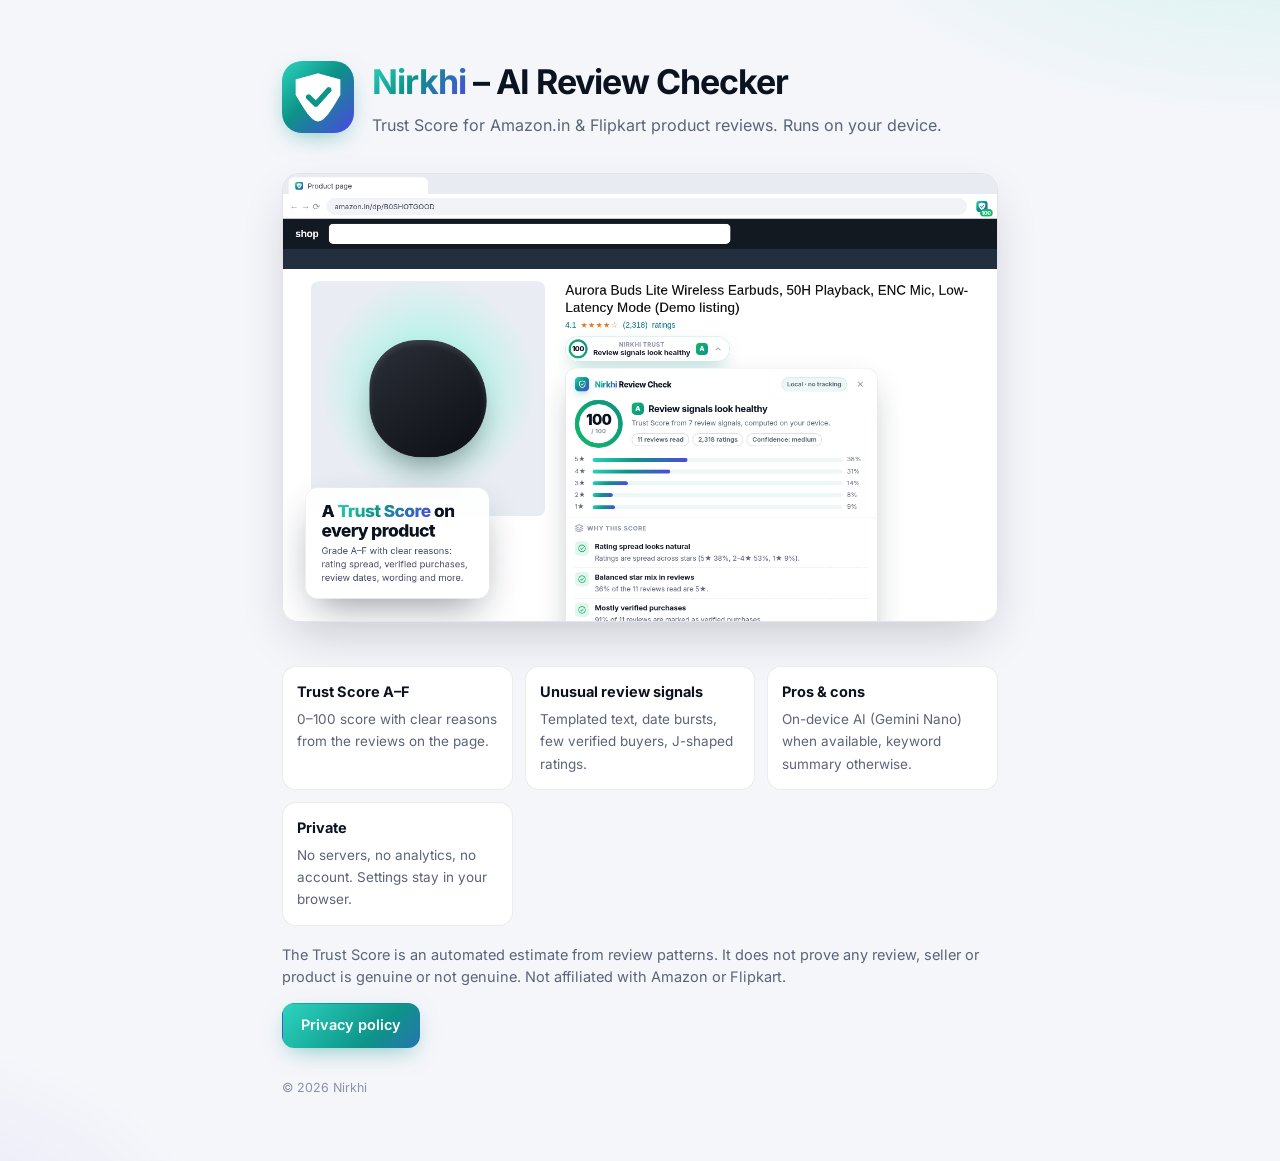
==== index.html @ 2c766e4b "Nirkhi website and privacy policy" ====
<!doctype html><html lang="en"><head><meta charset="utf-8"><meta name="viewport" content="width=device-width,initial-scale=1"><title>Nirkhi – AI Review Checker for Amazon.in & Flipkart</title><meta name="description" content="Nirkhi – AI Review Checker for Amazon.in and Flipkart. Privacy policy: everything runs on your device, no tracking.">
<link rel="icon" href="icons/icon48.png"><link rel="stylesheet" href="privacy.css"><script src="theme.js"></script></head><body><main class="doc"><div class="hero"><img src="icons/icon128.png" alt="Nirkhi logo"><div><h1><span class="grad-text">Nirkhi</span> – AI Review Checker</h1><p>Trust Score for Amazon.in &amp; Flipkart product reviews. Runs on your device.</p></div></div>
<img class="shot" src="screenshot-2-trust-score.png" alt="Nirkhi Trust Score panel on a product page">
<div class="feat"><div><b>Trust Score A–F</b><span>0–100 score with clear reasons from the reviews on the page.</span></div><div><b>Unusual review signals</b><span>Templated text, date bursts, few verified buyers, J-shaped ratings.</span></div><div><b>Pros &amp; cons</b><span>On-device AI (Gemini Nano) when available, keyword summary otherwise.</span></div><div><b>Private</b><span>No servers, no analytics, no account. Settings stay in your browser.</span></div></div>
<p>The Trust Score is an automated estimate from review patterns. It does not prove any review, seller or product is genuine or not genuine. Not affiliated with Amazon or Flipkart.</p>
<p><a class="btn primary" href="privacy.html">Privacy policy</a></p><footer>© 2026 Nirkhi</footer></main></body></html>
---- privacy.css ----
@import url(base.css);
body{background:radial-gradient(800px 400px at 100% -10%,rgba(45,212,191,.18),transparent 60%),radial-gradient(600px 400px at -10% 110%,rgba(79,70,229,.10),transparent 60%),var(--bg);min-height:100vh}
.doc{max-width:760px;margin:0 auto;padding:48px 22px 64px}
.top{display:flex;align-items:center;gap:12px;margin-bottom:22px}.top b{font-size:18px;letter-spacing:-.02em}
.doc h1{font-size:34px;letter-spacing:-.03em;margin:0 0 6px}.doc h2{font-size:19px;margin:30px 0 8px;letter-spacing:-.015em}
.doc p,.doc li{color:var(--muted)}.doc b{color:var(--text)}.muted{color:var(--faint)!important;font-size:13px}
.doc ul{padding-left:20px}.doc li{margin:6px 0}
.doc code{background:var(--soft);border:1px solid var(--soft2);border-radius:6px;padding:1px 6px;font-size:12.5px;color:var(--text)}
.doc a{color:var(--pri)}
.card{border:1px solid var(--border);background:var(--card);backdrop-filter:blur(12px);border-radius:var(--r);padding:26px 28px;box-shadow:var(--sh2)}
.hero{display:flex;gap:18px;align-items:center;margin:8px 0 26px}.hero img{width:72px;border-radius:20px;box-shadow:var(--glow)}
.hero h1{margin:0}.hero p{margin:4px 0 0;font-size:16px}
.feat{display:grid;grid-template-columns:repeat(auto-fit,minmax(200px,1fr));gap:12px;margin:18px 0}
.feat div{border:1px solid var(--border);background:var(--card-solid);border-radius:14px;padding:14px}.feat b{display:block;margin-bottom:4px}.feat span{color:var(--muted);font-size:13.5px}
.shot{width:100%;border-radius:16px;border:1px solid var(--border);box-shadow:var(--sh3);margin:10px 0 20px}
footer{margin-top:30px;color:var(--faint);font-size:12.5px}
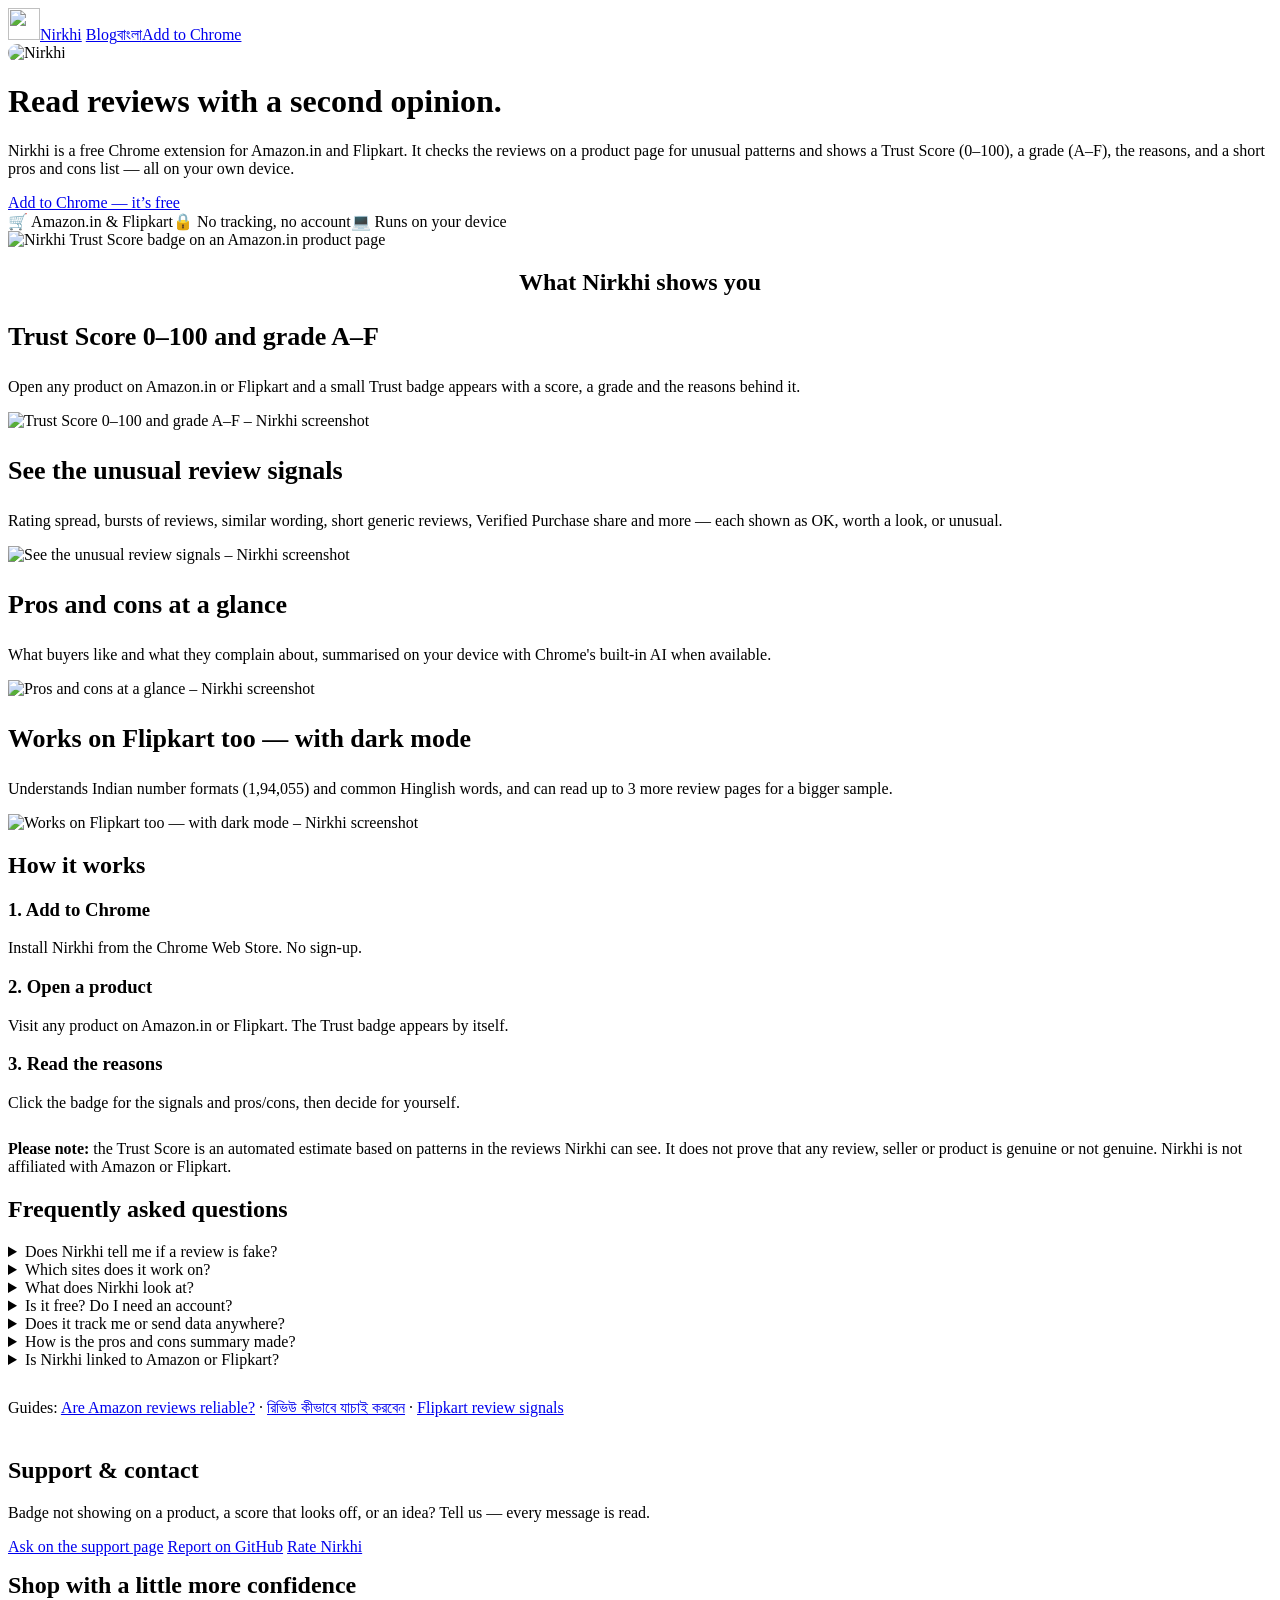
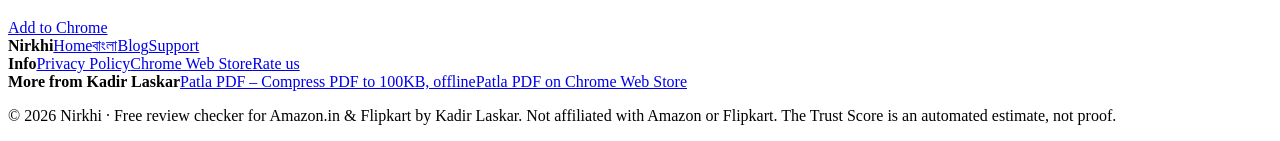
==== commit a8d5b997: "Full Nirkhi website: landing EN/BN, FAQ, blog, support, sitemap" ====
--- a/index.html
+++ b/index.html
@@ -1,6 +1,24 @@
-<!doctype html><html lang="en"><head><meta charset="utf-8"><meta name="viewport" content="width=device-width,initial-scale=1"><title>Nirkhi – AI Review Checker for Amazon.in & Flipkart</title><meta name="description" content="Nirkhi – AI Review Checker for Amazon.in and Flipkart. Privacy policy: everything runs on your device, no tracking.">
-<link rel="icon" href="icons/icon48.png"><link rel="stylesheet" href="privacy.css"><script src="theme.js"></script></head><body><main class="doc"><div class="hero"><img src="icons/icon128.png" alt="Nirkhi logo"><div><h1><span class="grad-text">Nirkhi</span> – AI Review Checker</h1><p>Trust Score for Amazon.in &amp; Flipkart product reviews. Runs on your device.</p></div></div>
-<img class="shot" src="screenshot-2-trust-score.png" alt="Nirkhi Trust Score panel on a product page">
-<div class="feat"><div><b>Trust Score A–F</b><span>0–100 score with clear reasons from the reviews on the page.</span></div><div><b>Unusual review signals</b><span>Templated text, date bursts, few verified buyers, J-shaped ratings.</span></div><div><b>Pros &amp; cons</b><span>On-device AI (Gemini Nano) when available, keyword summary otherwise.</span></div><div><b>Private</b><span>No servers, no analytics, no account. Settings stay in your browser.</span></div></div>
-<p>The Trust Score is an automated estimate from review patterns. It does not prove any review, seller or product is genuine or not genuine. Not affiliated with Amazon or Flipkart.</p>
-<p><a class="btn primary" href="privacy.html">Privacy policy</a></p><footer>© 2026 Nirkhi</footer></main></body></html>+<!doctype html><html lang="en"><head><meta charset="utf-8"><meta name="viewport" content="width=device-width,initial-scale=1">
+<title>Nirkhi – Review Checker for Amazon.in &amp; Flipkart | Trust Score, Pros &amp; Cons</title><meta name="description" content="Free Chrome extension that checks Amazon.in and Flipkart reviews for unusual patterns and shows a Trust Score (0–100), grade A–F and pros/cons. Runs on your device, no tracking."><link rel="canonical" href="https://kadirlaskar012.github.io/nirkhi/"><link rel="alternate" hreflang="en" href="https://kadirlaskar012.github.io/nirkhi/"><link rel="alternate" hreflang="bn" href="https://kadirlaskar012.github.io/nirkhi/bn/"><link rel="alternate" hreflang="x-default" href="https://kadirlaskar012.github.io/nirkhi/">
+<meta property="og:type" content="website"><meta property="og:title" content="Nirkhi – Review Checker for Amazon.in &amp; Flipkart | Trust Score, Pros &amp; Cons"><meta property="og:description" content="Free Chrome extension that checks Amazon.in and Flipkart reviews for unusual patterns and shows a Trust Score (0–100), grade A–F and pros/cons. Runs on your device, no tracking."><meta property="og:url" content="https://kadirlaskar012.github.io/nirkhi/"><meta property="og:image" content="https://kadirlaskar012.github.io/nirkhi/img/og.jpg"><meta property="og:site_name" content="Nirkhi"><meta name="twitter:card" content="summary_large_image">
+<link rel="icon" href="/nirkhi/img/favicon-32.png"><meta name="theme-color" content="#14b8a6"><link rel="stylesheet" href="/nirkhi/site.css"><script type="application/ld+json">{"@context": "https://schema.org", "@type": "FAQPage", "mainEntity": [{"@type": "Question", "name": "Does Nirkhi tell me if a review is fake?", "acceptedAnswer": {"@type": "Answer", "text": "No. Nirkhi cannot prove whether any review, seller or product is genuine. It looks for unusual patterns in the reviews it can see and gives an automated Trust Score from 0 to 100 with a grade from A to F. Treat it as a hint to read more carefully, not a verdict."}}, {"@type": "Question", "name": "Which sites does it work on?", "acceptedAnswer": {"@type": "Answer", "text": "Amazon.in and Flipkart product and review pages. It does nothing on other sites."}}, {"@type": "Question", "name": "What does Nirkhi look at?", "acceptedAnswer": {"@type": "Answer", "text": "How ratings are spread (for example many 5★ and 1★ with few in between), the share of 5★ reviews, how many are Verified Purchase or Certified Buyer, bursts of reviews within a few days, similar wording across reviews, very short generic reviews, reviewer patterns such as repeated names or mentions of a free product, and customer photo reviews (which count in the product's favour)."}}, {"@type": "Question", "name": "Is it free? Do I need an account?", "acceptedAnswer": {"@type": "Answer", "text": "It is free and needs no account."}}, {"@type": "Question", "name": "Does it track me or send data anywhere?", "acceptedAnswer": {"@type": "Answer", "text": "No. There are no servers, analytics or tracking. The analysis runs in your browser and your settings and history stay on your device. See the privacy policy."}}, {"@type": "Question", "name": "How is the pros and cons summary made?", "acceptedAnswer": {"@type": "Answer", "text": "If your Chrome has built-in AI (Gemini Nano), the summary is written on your device. Otherwise Nirkhi shows an instant keyword-based summary."}}, {"@type": "Question", "name": "Is Nirkhi linked to Amazon or Flipkart?", "acceptedAnswer": {"@type": "Answer", "text": "No. Nirkhi is an independent extension and is not affiliated with Amazon or Flipkart."}}]}</script><script type="application/ld+json">{"@context": "https://schema.org", "@type": "SoftwareApplication", "name": "Nirkhi", "applicationCategory": "ShoppingApplication", "operatingSystem": "Chrome", "offers": {"@type": "Offer", "price": "0", "priceCurrency": "INR"}, "url": "https://chromewebstore.google.com/detail/cbaaiidkfibllmdbldcjgonaeampadcp"}</script></head><body><nav><div class="w"><a class="brand" href="/nirkhi/"><img src="/nirkhi/img/icon-192.png" alt="" width="32" height="32">Nirkhi</a><span class="sp"></span>
+<a class="l" href="/nirkhi/blog/">Blog</a><a class="l lg" href="/nirkhi/bn/">বাংলা</a><a class="btn sm" href="https://chromewebstore.google.com/detail/cbaaiidkfibllmdbldcjgonaeampadcp" rel="noopener">Add to Chrome</a></div></nav><main><div class="w hero"><img src="/nirkhi/img/icon-192.png" alt="Nirkhi" width="84" height="84" style="border-radius:20px">
+<h1>Read reviews with <span class="grad">a second opinion</span>.</h1>
+<p class="lead">Nirkhi is a free Chrome extension for Amazon.in and Flipkart. It checks the reviews on a product page for unusual patterns and shows a Trust Score (0–100), a grade (A–F), the reasons, and a short pros and cons list — all on your own device.</p>
+<a class="btn" href="https://chromewebstore.google.com/detail/cbaaiidkfibllmdbldcjgonaeampadcp" rel="noopener">Add to Chrome — it’s free</a>
+<div class="badges"><span class="badge">🛒 Amazon.in &amp; Flipkart</span><span class="badge">🔒 No tracking, no account</span><span class="badge">💻 Runs on your device</span></div>
+<img class="shot" src="/nirkhi/img/screenshot-2-trust-score.webp" alt="Nirkhi Trust Score badge on an Amazon.in product page" width="1280" height="800" fetchpriority="high"></div>
+<section><div class="w"><h2 style="text-align:center">What Nirkhi shows you</h2><div class="feat"><div class="t"><h3 style="font-size:26px">Trust Score 0–100 and grade A–F</h3><p style="color:var(--mut)">Open any product on Amazon.in or Flipkart and a small Trust badge appears with a score, a grade and the reasons behind it.</p></div><img src="/nirkhi/img/screenshot-2-trust-score.webp" alt="Trust Score 0–100 and grade A–F – Nirkhi screenshot" width="1280" height="800" loading="lazy"></div><div class="feat"><div class="t"><h3 style="font-size:26px">See the unusual review signals</h3><p style="color:var(--mut)">Rating spread, bursts of reviews, similar wording, short generic reviews, Verified Purchase share and more — each shown as OK, worth a look, or unusual.</p></div><img src="/nirkhi/img/screenshot-3-unusual-signals.webp" alt="See the unusual review signals – Nirkhi screenshot" width="1280" height="800" loading="lazy"></div><div class="feat"><div class="t"><h3 style="font-size:26px">Pros and cons at a glance</h3><p style="color:var(--mut)">What buyers like and what they complain about, summarised on your device with Chrome's built-in AI when available.</p></div><img src="/nirkhi/img/screenshot-4-pros-cons.webp" alt="Pros and cons at a glance – Nirkhi screenshot" width="1280" height="800" loading="lazy"></div><div class="feat"><div class="t"><h3 style="font-size:26px">Works on Flipkart too — with dark mode</h3><p style="color:var(--mut)">Understands Indian number formats (1,94,055) and common Hinglish words, and can read up to 3 more review pages for a bigger sample.</p></div><img src="/nirkhi/img/screenshot-5-flipkart-dark.webp" alt="Works on Flipkart too — with dark mode – Nirkhi screenshot" width="1280" height="800" loading="lazy"></div></div></section>
+<section style="background:#fff"><div class="w"><h2>How it works</h2><div class="grid">
+<div class="card"><h3>1. Add to Chrome</h3><p>Install Nirkhi from the Chrome Web Store. No sign-up.</p></div>
+<div class="card"><h3>2. Open a product</h3><p>Visit any product on Amazon.in or Flipkart. The Trust badge appears by itself.</p></div>
+<div class="card"><h3>3. Read the reasons</h3><p>Click the badge for the signals and pros/cons, then decide for yourself.</p></div></div>
+<div class="tip" style="margin-top:28px"><b>Please note:</b> the Trust Score is an automated estimate based on patterns in the reviews Nirkhi can see. It does not prove that any review, seller or product is genuine or not genuine. Nirkhi is not affiliated with Amazon or Flipkart.</div></div></section>
+<section><div class="w nar"><h2>Frequently asked questions</h2><details><summary>Does Nirkhi tell me if a review is fake?</summary><p>No. Nirkhi cannot prove whether any review, seller or product is genuine. It looks for <b>unusual patterns</b> in the reviews it can see and gives an automated Trust Score from 0 to 100 with a grade from A to F. Treat it as a hint to read more carefully, not a verdict.</p></details><details><summary>Which sites does it work on?</summary><p>Amazon.in and Flipkart product and review pages. It does nothing on other sites.</p></details><details><summary>What does Nirkhi look at?</summary><p>How ratings are spread (for example many 5★ and 1★ with few in between), the share of 5★ reviews, how many are Verified Purchase or Certified Buyer, bursts of reviews within a few days, similar wording across reviews, very short generic reviews, reviewer patterns such as repeated names or mentions of a free product, and customer photo reviews (which count in the product's favour).</p></details><details><summary>Is it free? Do I need an account?</summary><p>It is free and needs no account.</p></details><details><summary>Does it track me or send data anywhere?</summary><p>No. There are no servers, analytics or tracking. The analysis runs in your browser and your settings and history stay on your device. See the <a href='/nirkhi/privacy.html'>privacy policy</a>.</p></details><details><summary>How is the pros and cons summary made?</summary><p>If your Chrome has built-in AI (Gemini Nano), the summary is written on your device. Otherwise Nirkhi shows an instant keyword-based summary.</p></details><details><summary>Is Nirkhi linked to Amazon or Flipkart?</summary><p>No. Nirkhi is an independent extension and is not affiliated with Amazon or Flipkart.</p></details>
+<p style="margin-top:30px">Guides: <a href="/nirkhi/blog/check-amazon-reviews-reliable-india.html">Are Amazon reviews reliable?</a> · <a href="/nirkhi/blog/flipkart-amazon-review-bichar.html">রিভিউ কীভাবে যাচাই করবেন</a> · <a href="/nirkhi/blog/flipkart-review-checker-signals.html">Flipkart review signals</a></p>
+<div id="support" class="card" style="margin-top:40px"><h2 style="margin-top:0">Support &amp; contact</h2><p>Badge not showing on a product, a score that looks off, or an idea? Tell us — every message is read.</p>
+<p><a class="btn sm" href="https://chromewebstore.google.com/detail/cbaaiidkfibllmdbldcjgonaeampadcp/support" rel="noopener">Ask on the support page</a> <a class="btn sm ghost" href="https://github.com/kadirlaskar012/nirkhi/issues" rel="noopener">Report on GitHub</a> <a class="btn sm ghost" href="https://chromewebstore.google.com/detail/cbaaiidkfibllmdbldcjgonaeampadcp/reviews" rel="noopener">Rate Nirkhi</a></p></div>
+<div class="cta"><h2 style="margin-top:0">Shop with a little more confidence</h2><a class="btn" href="https://chromewebstore.google.com/detail/cbaaiidkfibllmdbldcjgonaeampadcp" rel="noopener">Add to Chrome</a></div></div></section></main><footer><div class="w"><div class="fgrid"><div><b>Nirkhi</b><a href="/nirkhi/">Home</a><a href="/nirkhi/bn/">বাংলা</a><a href="/nirkhi/blog/">Blog</a><a href="/nirkhi/#support">Support</a></div>
+<div><b>Info</b><a href="/nirkhi/privacy.html">Privacy Policy</a><a href="https://chromewebstore.google.com/detail/cbaaiidkfibllmdbldcjgonaeampadcp">Chrome Web Store</a><a href="https://chromewebstore.google.com/detail/cbaaiidkfibllmdbldcjgonaeampadcp/reviews">Rate us</a></div>
+<div><b>More from Kadir Laskar</b><a href="https://kadirlaskar012.github.io/patla-pdf/">Patla PDF – Compress PDF to 100KB, offline</a><a href="https://chromewebstore.google.com/detail/ilaejpopdgkfaldkhcfdjfapfnjnkfgb">Patla PDF on Chrome Web Store</a></div></div>
+<p>© 2026 Nirkhi · Free review checker for Amazon.in &amp; Flipkart by Kadir Laskar. Not affiliated with Amazon or Flipkart. The Trust Score is an automated estimate, not proof.</p></div></footer></body></html>
